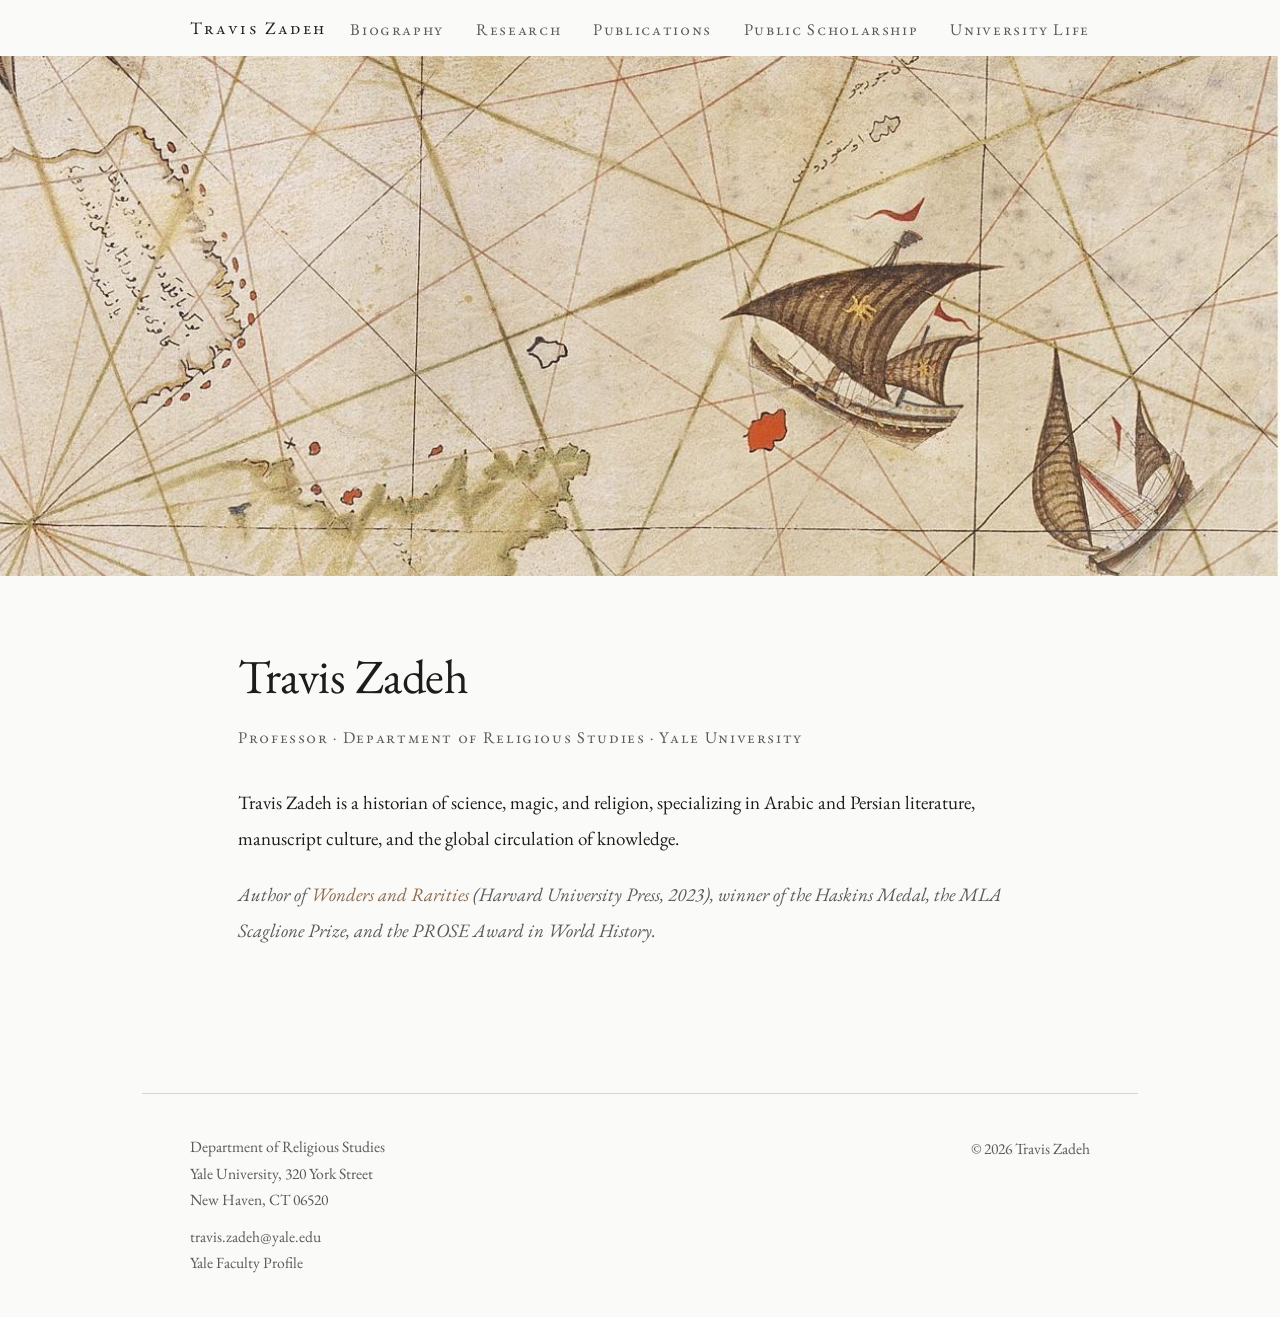
==== index.html @ 765b57db "Initial site build" ====
<!DOCTYPE html>
<html lang="en">
<head>
  <meta charset="UTF-8">
  <meta name="viewport" content="width=device-width, initial-scale=1.0">
  <title>Travis Zadeh — Yale University</title>
  <meta name="description" content="Travis Zadeh is Full Professor of Religious Studies at Yale University, specializing in Islamic intellectual history, natural philosophy, manuscript culture, and the global circulation of knowledge.">
  <link rel="canonical" href="https://traviszadeh.com/">
  <link rel="preconnect" href="https://fonts.googleapis.com">
  <link rel="preconnect" href="https://fonts.gstatic.com" crossorigin>
  <link href="https://fonts.googleapis.com/css2?family=EB+Garamond:ital,wght@0,400;0,500;1,400;1,500&display=swap" rel="stylesheet">
  <link rel="stylesheet" href="css/style.css">
  <meta property="og:title" content="Travis Zadeh — Yale University">
  <meta property="og:description" content="Historian of science, magic, and religion. Full Professor, Department of Religious Studies, Yale University.">
  <meta property="og:image" content="https://traviszadeh.com/img/portolan-map-ottoman-sixteenth-century.jpg">
  <meta property="og:image:alt" content="Detail, Ottoman portolan chart, sixteenth century, showing rhumb lines and sailing vessels">
  <meta property="og:url" content="https://traviszadeh.com/">
  <meta property="og:type" content="website">
  <script type="application/ld+json">
  {
    "@context": "https://schema.org",
    "@type": "Person",
    "name": "Travis Zadeh",
    "jobTitle": "Full Professor",
    "affiliation": {
      "@type": "CollegeOrUniversity",
      "name": "Yale University"
    },
    "url": "https://traviszadeh.com",
    "email": "travis.zadeh@yale.edu",
    "sameAs": [
      "https://religiousstudies.yale.edu/profile/travis-zadeh"
    ]
  }
  </script>
</head>
<body>
  <a class="skip-link" href="#main-content">Skip to main content</a>

  <!-- ── Navigation ─────────────────────────────────────── -->
  <nav class="site-nav home" id="site-nav" aria-label="Main navigation">
    <div class="nav-inner">
      <a href="index.html" class="nav-name">Travis Zadeh</a>
      <button class="nav-toggle" id="nav-toggle" aria-label="Toggle navigation" aria-expanded="false">
        <span></span><span></span><span></span>
      </button>
      <ul class="nav-links" id="nav-links">
        <li><a href="pages/biography.html">Biography</a></li>
        <li><a href="pages/research.html">Research</a></li>
        <li><a href="pages/publications.html">Publications</a></li>
        <li><a href="pages/public-scholarship.html">Public Scholarship</a></li>
        <li><a href="pages/university.html">University Life</a></li>
      </ul>
    </div>
  </nav>

  <!-- ── Hero image (full-bleed, outside main) ─────────── -->
  <figure class="hero" aria-label="Ottoman portolan chart, sixteenth century">
    <img
      class="hero-img"
      src="img/portolan-map-ottoman-sixteenth-century.jpg"
      alt="Detail of an Ottoman portolan chart, sixteenth century, showing rhumb lines crossing the Mediterranean and two sailing vessels"
      width="1288"
      height="520"
      loading="eager"
      fetchpriority="high"
    >
  </figure>

  <main class="page" id="main-content" style="padding-top: 0">

    <!-- ── Identity block ──────────────────────────────── -->
    <div class="home-identity">
      <h1>Travis Zadeh</h1>
      <p class="title-line">Professor &middot; Department of Religious Studies &middot; Yale University</p>
      <p class="tagline">Travis Zadeh is a historian of science, magic, and religion, specializing in Arabic and Persian literature, manuscript culture, and the global circulation of knowledge.</p>
      <p class="home-award">Author of <a href="pages/wonders-and-rarities.html"><em>Wonders and Rarities</em></a> (Harvard University Press, 2023), winner of the Haskins Medal, the MLA Scaglione Prize, and the PROSE Award in World History.</p>
    </div>

  </main>

  <!-- ── Footer ─────────────────────────────────────────── -->
  <footer class="site-footer">
    <div class="footer-left">
      <p>Department of Religious Studies<br>
         Yale University, 320 York Street<br>
         New Haven, CT 06520</p>
      <p style="margin-top:10px;">
        <a href="mailto:travis.zadeh@yale.edu">travis.zadeh@yale.edu</a><br>
        <a href="https://religiousstudies.yale.edu/profile/travis-zadeh" target="_blank" rel="noopener">Yale Faculty Profile</a>
      </p>
    </div>
    <div class="footer-right">
      <p>&copy; <span id="yr"></span> Travis Zadeh</p>
    </div>
  </footer>

  <script src="js/script.js"></script>
</body>
</html>
---- css/style.css ----
/* ─────────────────────────────────────────────────────────
   TRAVIS ZADEH — traviszadeh.com
   Design system: EB Garamond, warm off-white, single accent
   ───────────────────────────────────────────────────────── */

/* ── Tokens ─────────────────────────────────────────────── */
:root {
  --bg:        #FAFAF8;
  --text:      #1C1C1C;
  --muted:     #5A5A5A;
  --accent:    #8C6A4A;
  --rule:      #D8D4CE;
  --col:       680px;
  --col-wide:  900px;
  --gap:       8px;
}

/* ── Reset & base ────────────────────────────────────────── */
*, *::before, *::after { box-sizing: border-box; margin: 0; padding: 0; }
figure { margin: 0; }

html { font-size: 20px; scroll-behavior: smooth; }

body {
  background: var(--bg);
  color: var(--text);
  font-family: 'EB Garamond', Georgia, serif;
  font-size: 1rem;
  line-height: 1.9;
  -webkit-font-smoothing: antialiased;
}

/* ── Navigation ──────────────────────────────────────────── */
.site-nav {
  position: fixed;
  top: 0; left: 0; right: 0;
  z-index: 100;
  background: transparent;
  transition: background 0.3s ease, border-bottom 0.3s ease;
  border-bottom: 1px solid transparent;
}

.site-nav.scrolled {
  background: rgba(250, 250, 248, 0.96);
  border-bottom: 1px solid var(--rule);
  backdrop-filter: blur(4px);
}

.nav-inner {
  max-width: calc(var(--col-wide) + 96px);
  margin: 0 auto;
  padding: 0 48px;
  height: 56px;
  display: flex;
  align-items: center;
  justify-content: space-between;
}

.nav-name {
  font-size: 0.88rem;
  font-variant: small-caps;
  letter-spacing: 0.12em;
  color: var(--text);
  text-decoration: none;
  font-weight: 400;
}

.nav-name:hover { color: var(--accent); }

.nav-links {
  display: flex;
  gap: 32px;
  list-style: none;
}

.nav-links a {
  font-size: 0.82rem;
  font-variant: small-caps;
  letter-spacing: 0.1em;
  color: var(--muted);
  text-decoration: none;
  transition: color 0.2s;
}

.nav-links a:hover,
.nav-links a.active { color: var(--accent); }

/* Mobile nav toggle */
.nav-toggle {
  display: none;
  background: none;
  border: none;
  cursor: pointer;
  padding: 4px;
  flex-direction: column;
  gap: 5px;
}

.nav-toggle span {
  display: block;
  width: 22px;
  height: 1px;
  background: var(--text);
  transition: transform 0.2s, opacity 0.2s;
}

/* ── Page wrapper ────────────────────────────────────────── */
.page {
  padding-top: 56px; /* nav height — overridden to 0 on home page */
}

/* ── Hero (home only) ────────────────────────────────────── */
.hero {
  width: 100%;
  overflow: hidden;
  position: relative;
  margin: 0;
  margin-inline: 0;
  margin-top: 56px; /* nav height */
}

.hero-img {
  width: 100%;
  height: 520px;
  object-fit: cover;
  object-position: center 40%;
  display: block;
  transform: scale(1.02); /* Zooms slightly to crop out right-edge artifact */
}

.hero-caption {
  width: 100%;
  padding: 10px 48px;
  font-size: 0.72rem;
  font-style: italic;
  color: var(--muted);
  border-bottom: 1px solid var(--rule);
  letter-spacing: 0.01em;
}

/* ── Main content column ─────────────────────────────────── */
.col {
  max-width: var(--col);
  margin: 0 auto;
  padding: 0 48px;
}

.col-wide {
  max-width: var(--col-wide);
  margin: 0 auto;
  padding: 0 48px;
}

/* ── Home identity block ─────────────────────────────────── */
.home-identity {
  padding: 72px 48px 64px;
  max-width: var(--col-wide);
  margin: 0 auto;
}

.home-identity h1 {
  font-size: 2.4rem;
  font-weight: 400;
  letter-spacing: -0.01em;
  line-height: 1.2;
  margin-bottom: 16px;
}

.home-identity .title-line {
  font-size: 0.82rem;
  font-variant: small-caps;
  letter-spacing: 0.1em;
  color: var(--muted);
  margin-bottom: 32px;
}

.home-identity .tagline {
  font-size: 0.95rem;
  line-height: 1.9;
  color: var(--text);
}

.home-identity .home-award {
  font-size: 0.95rem;
  line-height: 1.9;
  color: var(--muted);
  margin-top: 20px;
  font-style: italic;
}

/* ── Home nav links ──────────────────────────────────────── */
.home-nav-links {
  max-width: var(--col);
  margin: 0 auto;
  padding: 48px 48px 80px;
  display: flex;
  gap: 40px;
  flex-wrap: wrap;
}

.home-nav-links a {
  font-size: 0.78rem;
  font-variant: small-caps;
  letter-spacing: 0.1em;
  color: var(--muted);
  text-decoration: none;
  padding-bottom: 2px;
  border-bottom: 1px solid transparent;
  transition: color 0.2s, border-color 0.2s;
}

.home-nav-links a:hover {
  color: var(--accent);
  border-bottom-color: var(--accent);
}

/* ── Page header (non-home pages) ───────────────────────── */
.page-header {
  padding: 64px 48px 48px;
  max-width: var(--col);
  margin: 0 auto;
  border-bottom: 1px solid var(--rule);
}

.page-header h1 {
  font-size: 2rem;
  font-weight: 400;
  letter-spacing: -0.01em;
  line-height: 1.2;
}

.page-header .subtitle {
  font-size: 0.78rem;
  font-variant: small-caps;
  letter-spacing: 0.1em;
  color: var(--muted);
  margin-top: 8px;
}

/* ── Section ─────────────────────────────────────────────── */
.section {
  padding: 56px 48px;
  max-width: var(--col);
  margin: 0 auto;
  border-bottom: 1px solid var(--rule);
}

.section:last-of-type { border-bottom: none; }

.section-label {
  font-size: 0.7rem;
  font-variant: small-caps;
  letter-spacing: 0.14em;
  color: var(--muted);
  margin-bottom: 24px;
}

.section h2 {
  font-size: 1.45rem;
  font-weight: 400;
  line-height: 1.3;
  margin-bottom: 20px;
}

.section h3 {
  font-size: 1.05rem;
  font-weight: 400;
  font-style: italic;
  margin-bottom: 12px;
  margin-top: 36px;
  color: var(--text);
}

.section p {
  margin-bottom: 16px;
  font-size: 1rem;
}

.section p:last-child { margin-bottom: 0; }

/* ── Portal image (thematic anchor) ─────────────────────── */
.portal-block {
  display: grid;
  grid-template-columns: 1fr 240px;
  gap: 48px;
  align-items: start;
}

.portal-img-wrap { grid-column: 2; grid-row: 1 / span 3; }

.portal-img-wrap img {
  width: 100%;
  height: auto;
  display: block;
  border: 1px solid var(--rule);
}

/* Floating manuscript figures (background-stripped) */
.portal-img-wrap.floating img {
  border: none;
  mix-blend-mode: multiply;
}

.portal-img-wrap figcaption {
  font-size: 0.72rem;
  font-style: italic;
  color: var(--muted);
  margin-top: 8px;
  line-height: 1.5;
}

.portal-text { grid-column: 1; }

/* ── Wide image (maps, architecture) ────────────────────── */
.wide-img-block {
  max-width: var(--col-wide);
  margin: 0 auto 0;
  padding: 40px 48px;
}

.wide-img-block img {
  width: 100%;
  height: auto;
  display: block;
}

.wide-img-block figcaption {
  font-size: 0.72rem;
  font-style: italic;
  color: var(--muted);
  margin-top: 10px;
  line-height: 1.5;
}

/* ── Typography utilities ────────────────────────────────── */
a {
  color: var(--accent);
  text-decoration: none;
  border-bottom: 1px solid transparent;
  transition: border-color 0.2s;
}

a:hover { border-bottom-color: var(--accent); }

/* ── Publication list ────────────────────────────────────── */
.pub-list {
  list-style: none;
  margin-top: 8px;
}

.pub-list li {
  font-size: 0.95rem;
  padding: 10px 0;
  border-bottom: 1px solid var(--rule);
  line-height: 1.6;
}

.pub-list li:last-child { border-bottom: none; }

.pub-list .pub-venue {
  font-style: italic;
  color: var(--muted);
  font-size: 0.88rem;
}

/* ── Book entry ──────────────────────────────────────────── */
.book-entry {
  padding: 48px 0;
  border-bottom: 1px solid var(--rule);
}

.book-entry:last-child { border-bottom: none; }

.book-entry h2 {
  font-size: 1.35rem;
  font-weight: 400;
  font-style: italic;
  line-height: 1.35;
  margin-bottom: 4px;
}

.book-entry .book-sub {
  font-size: 0.88rem;
  color: var(--muted);
  margin-bottom: 20px;
}

.book-entry p { margin-bottom: 12px; font-size: 0.97rem; }

/* ── Award / endorsement ─────────────────────────────────── */
.award-item {
  padding: 12px 0;
  border-bottom: 1px solid var(--rule);
  font-size: 0.95rem;
}

.award-item strong { display: block; font-weight: 600; }
.award-item span { color: var(--muted); font-size: 0.85rem; }

.blockquote-pull {
  margin: 32px 0;
  padding-left: 24px;
  border-left: 2px solid var(--rule);
}

.blockquote-pull p {
  font-style: italic;
  font-size: 0.97rem;
  line-height: 1.75;
  color: var(--text);
  margin-bottom: 8px;
}

.blockquote-pull cite {
  font-size: 0.8rem;
  font-style: normal;
  color: var(--muted);
  letter-spacing: 0.02em;
}

/* ── Course list ─────────────────────────────────────────── */
.course-list { list-style: none; margin-top: 8px; }

.course-list li {
  padding: 12px 0;
  border-bottom: 1px solid var(--rule);
  font-size: 0.95rem;
  line-height: 1.65;
}

.course-list li:last-child { border-bottom: none; }

.course-list .course-title { font-weight: 600; }

/* ── Conference entry ────────────────────────────────────── */
.conf-entry {
  padding: 20px 0;
  border-bottom: 1px solid var(--rule);
  font-size: 0.95rem;
}

.conf-entry:last-child { border-bottom: none; }

.conf-entry strong { display: block; margin-bottom: 2px; }
.conf-entry .conf-meta {
  font-size: 0.82rem;
  color: var(--muted);
  font-style: italic;
  margin-bottom: 6px;
}
.conf-entry p { font-size: 0.92rem; line-height: 1.65; }

/* ── Sortable table ──────────────────────────────────────── */
.pub-table {
  width: 100%;
  border-collapse: collapse;
  font-size: 0.88rem;
  margin-top: 16px;
}

.pub-table th {
  text-align: left;
  font-variant: small-caps;
  font-size: 0.72rem;
  letter-spacing: 0.1em;
  color: var(--muted);
  padding: 8px 12px 8px 0;
  border-bottom: 2px solid var(--rule);
  cursor: pointer;
  user-select: none;
  white-space: nowrap;
}

.pub-table th:hover { color: var(--accent); }
.pub-table th.sorted { color: var(--accent); }

.pub-table td {
  padding: 10px 12px 10px 0;
  border-bottom: 1px solid var(--rule);
  vertical-align: top;
  line-height: 1.55;
}

.pub-table td.year {
  font-family: 'Courier New', monospace;
  font-size: 0.82rem;
  color: var(--muted);
  white-space: nowrap;
  width: 52px;
}

.pub-table td.venue { font-style: italic; color: var(--muted); }

.pub-table .pill {
  display: inline-block;
  font-variant: small-caps;
  font-size: 0.66rem;
  letter-spacing: 0.08em;
  padding: 2px 7px;
  border: 1px solid var(--rule);
  color: var(--muted);
  white-space: nowrap;
}

/* ── Media / podcast entry ───────────────────────────────── */
.media-entry {
  padding: 20px 0;
  border-bottom: 1px solid var(--rule);
  font-size: 0.95rem;
}

.media-entry:last-child { border-bottom: none; }

.media-entry strong { display: block; margin-bottom: 2px; }

.media-entry .media-meta {
  font-size: 0.82rem;
  color: var(--muted);
  margin-bottom: 6px;
}

.media-entry p { font-size: 0.92rem; line-height: 1.65; margin-bottom: 6px; }

/* ── Education list ──────────────────────────────────────── */
.edu-list { list-style: none; margin-top: 4px; }
.edu-list li {
  padding: 8px 0;
  border-bottom: 1px solid var(--rule);
  font-size: 0.95rem;
}
.edu-list li:last-child { border-bottom: none; }
.edu-list .edu-deg { font-weight: 600; }
.edu-list .edu-inst { color: var(--muted); font-size: 0.88rem; }

/* ── Footer ──────────────────────────────────────────────── */
.site-footer {
  border-top: 1px solid var(--rule);
  padding: 40px 48px;
  max-width: calc(var(--col-wide) + 96px);
  margin: 80px auto 0;
  display: flex;
  justify-content: space-between;
  align-items: flex-start;
  flex-wrap: wrap;
  gap: 16px;
}

.footer-left { font-size: 0.78rem; color: var(--muted); line-height: 1.7; }
.footer-left a { color: var(--muted); font-size: 0.78rem; }
.footer-left a:hover { color: var(--accent); }
.footer-right { font-size: 0.78rem; color: var(--muted); text-align: right; }

/* ── Responsive ──────────────────────────────────────────── */
@media (max-width: 720px) {
  .nav-links { display: none; flex-direction: column; gap: 0; position: absolute;
    top: 56px; left: 0; right: 0; background: var(--bg);
    border-bottom: 1px solid var(--rule); padding: 16px 24px; }
  .nav-links.open { display: flex; }
  .nav-links a { display: block; padding: 10px 0; border-bottom: 1px solid var(--rule); font-size: 0.82rem; }
  .nav-toggle { display: flex; }

  .col, .col-wide, .section, .page-header, .home-identity,
  .home-nav-links, .wide-img-block, .site-footer { padding-left: 24px; padding-right: 24px; }

  .hero-img { height: 280px; }
  .hero-caption { padding: 8px 24px; }

  .portal-block { grid-template-columns: 1fr; }
  .portal-img-wrap { grid-column: 1; grid-row: auto; max-width: 260px; }

  .home-identity h1 { font-size: 1.8rem; }
  .home-nav-links { gap: 24px; }

  .pub-table td.venue { display: none; }
  .site-footer { flex-direction: column; }
  .footer-right { text-align: left; }
}

@media (prefers-reduced-motion: reduce) {
  *, *::before, *::after { transition: none !important; }
  html { scroll-behavior: auto; }
}


/* ── Focus styles (keyboard navigation) ─────────────────── */
a:focus-visible,
button:focus-visible {
  outline: 2px solid var(--accent);
  outline-offset: 3px;
  border-radius: 2px;
}

/* Skip to main content link */
.skip-link {
  position: absolute;
  top: -100px;
  left: 48px;
  background: var(--accent);
  color: #FAFAF8;
  font-family: 'EB Garamond', Georgia, serif;
  font-size: 0.82rem;
  font-variant: small-caps;
  letter-spacing: 0.1em;
  padding: 8px 16px;
  z-index: 999;
  border-radius: 0 0 4px 4px;
  transition: top 0.2s;
  text-decoration: none;
  border-bottom: none;
}
.skip-link:focus {
  top: 0;
  outline: 2px solid #FAFAF8;
  outline-offset: -4px;
}

/* ── Image hover captions (semantic figure system) ──────── */
.ms-card {
  position: relative;
  display: inline-block;
  margin: 0;
  padding: 0;
}

.ms-card img {
  display: block;
}

.ms-caption {
  position: absolute;
  bottom: 0;
  left: 50%;
  transform: translateX(-50%) translateY(4px);
  background: rgba(28, 28, 28, 0.88);
  color: #FAFAF8;
  font-family: 'EB Garamond', Georgia, serif;
  font-size: 0.62rem;
  font-style: italic;
  line-height: 1.45;
  letter-spacing: 0.01em;
  padding: 6px 10px;
  width: 260px;
  text-align: center;
  border-radius: 2px;
  opacity: 0;
  transition: opacity 0.25s ease, transform 0.25s ease;
  pointer-events: none;
  z-index: 200;
}

/* Show on hover (desktop) */
.ms-card:hover .ms-caption {
  opacity: 1;
  transform: translateX(-50%) translateY(0);
}

/* Show on focus-within (keyboard navigation) */
.ms-card:focus-within .ms-caption {
  opacity: 1;
  transform: translateX(-50%) translateY(0);
}

/* Link inside figure — no underline decoration */
.ms-card a {
  display: block;
  border-bottom: none;
  text-decoration: none;
}

.ms-card a:hover {
  border-bottom: none;
}

/* Ensure figure doesn't break float/grid layouts */
figure.ms-card {
  line-height: 0;
}

/* Remove old classes if any remain */
.img-caption, .img-caption-link { display: contents; }
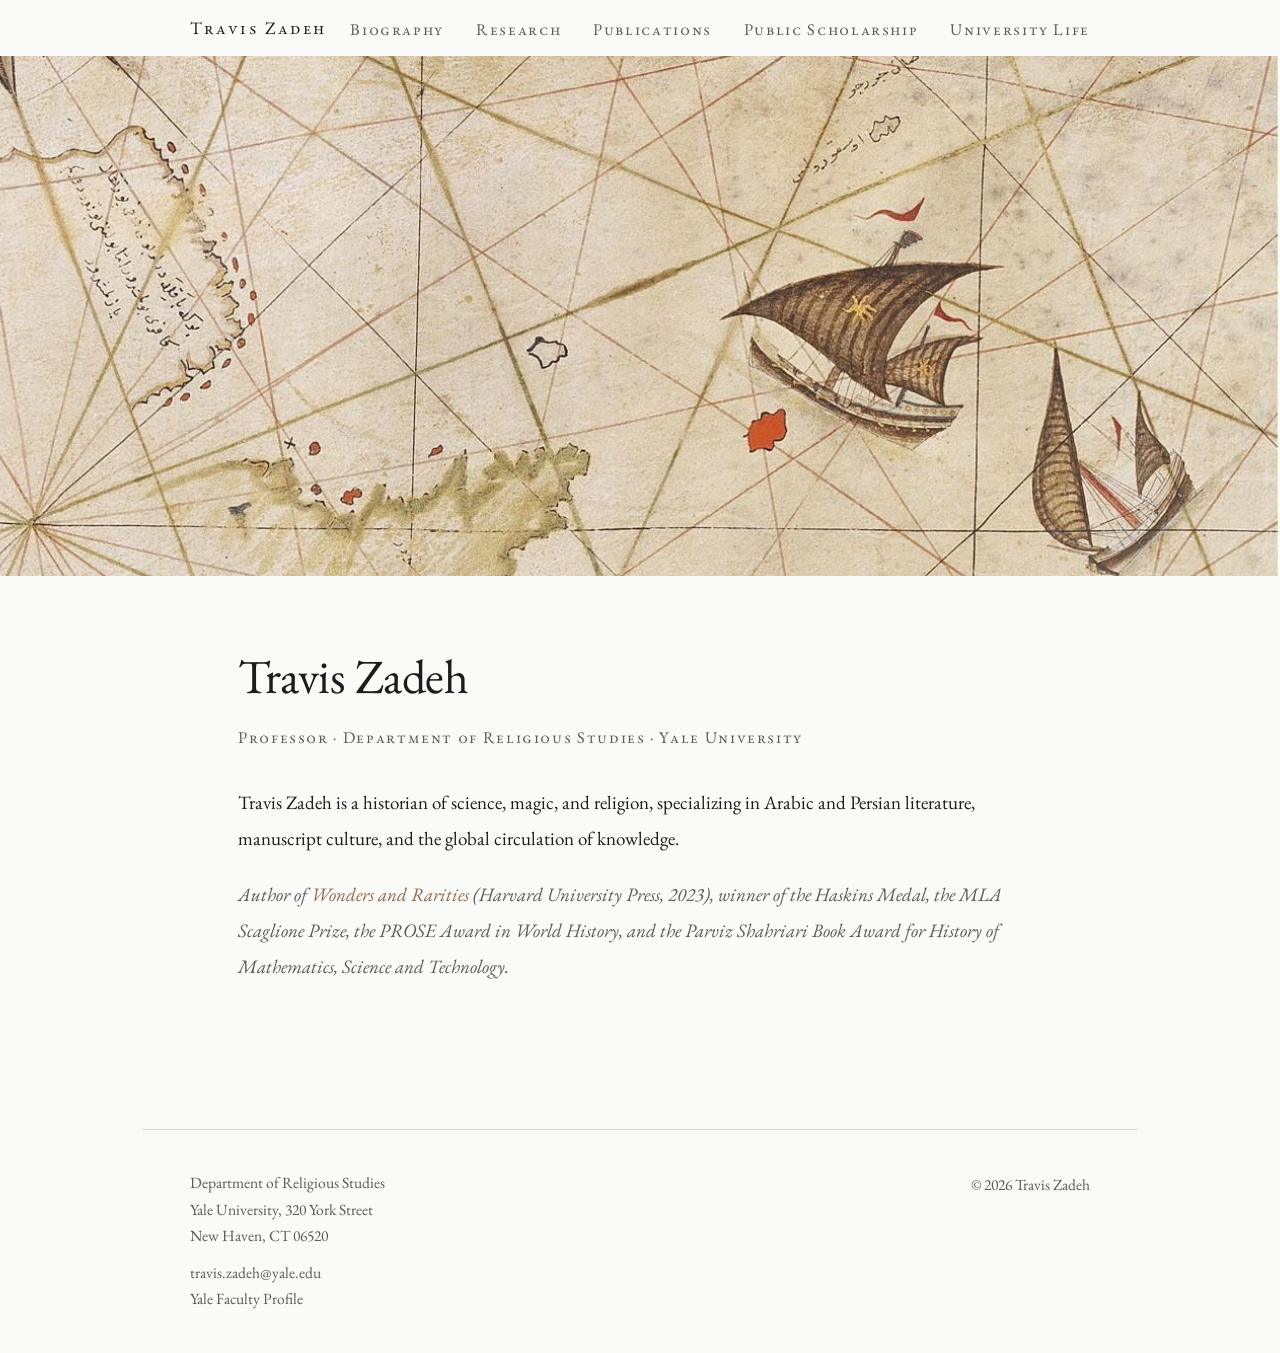
==== commit 71e49930: "update index" ====
--- a/index.html
+++ b/index.html
@@ -3,15 +3,24 @@
 <head>
   <meta charset="UTF-8">
   <meta name="viewport" content="width=device-width, initial-scale=1.0">
-  <title>Travis Zadeh — Yale University</title>
-  <meta name="description" content="Travis Zadeh is Full Professor of Religious Studies at Yale University, specializing in Islamic intellectual history, natural philosophy, manuscript culture, and the global circulation of knowledge.">
+  <title>Travis Zadeh</title>
+  <meta name="description" content="Travis Zadeh is Professor of Religious Studies at Yale University, specializing in Islamic intellectual history, manuscript culture, and the global circulation of knowledge.">
   <link rel="canonical" href="https://traviszadeh.com/">
   <link rel="preconnect" href="https://fonts.googleapis.com">
   <link rel="preconnect" href="https://fonts.gstatic.com" crossorigin>
   <link href="https://fonts.googleapis.com/css2?family=EB+Garamond:ital,wght@0,400;0,500;1,400;1,500&display=swap" rel="stylesheet">
+  <link rel="icon" type="image/x-icon" href="favicon.ico">
+  <!-- ─────────────────────────────────────────────────────────
+       Favicon: Sheikh Lotfollah Mosque, Isfahan, Iran.
+       Photograph by Travis Zadeh.
+       Thuluth calligraphy: إلى السماء فبلغ البيت المعمور وحضرت الصلاة فأذن جبرئيل
+       "...to heaven, and he reached the Frequented House, and the time of 
+       prayer came, so Gabriel called the adhān."
+       ───────────────────────────────────────────────────────── -->
+  <link rel="apple-touch-icon" href="apple-touch-icon.png">
   <link rel="stylesheet" href="css/style.css">
-  <meta property="og:title" content="Travis Zadeh — Yale University">
-  <meta property="og:description" content="Historian of science, magic, and religion. Full Professor, Department of Religious Studies, Yale University.">
+  <meta property="og:title" content="Travis Zadeh">
+  <meta property="og:description" content="Historian of science, magic, and religion. Professor, Department of Religious Studies, Yale University.">
   <meta property="og:image" content="https://traviszadeh.com/img/portolan-map-ottoman-sixteenth-century.jpg">
   <meta property="og:image:alt" content="Detail, Ottoman portolan chart, sixteenth century, showing rhumb lines and sailing vessels">
   <meta property="og:url" content="https://traviszadeh.com/">
@@ -21,7 +30,7 @@
     "@context": "https://schema.org",
     "@type": "Person",
     "name": "Travis Zadeh",
-    "jobTitle": "Full Professor",
+    "jobTitle": "Professor",
     "affiliation": {
       "@type": "CollegeOrUniversity",
       "name": "Yale University"
@@ -34,7 +43,7 @@
   }
   </script>
 </head>
-<body>
+<body class="home-page">
   <a class="skip-link" href="#main-content">Skip to main content</a>
 
   <!-- ── Navigation ─────────────────────────────────────── -->
@@ -74,7 +83,7 @@
       <h1>Travis Zadeh</h1>
       <p class="title-line">Professor &middot; Department of Religious Studies &middot; Yale University</p>
       <p class="tagline">Travis Zadeh is a historian of science, magic, and religion, specializing in Arabic and Persian literature, manuscript culture, and the global circulation of knowledge.</p>
-      <p class="home-award">Author of <a href="pages/wonders-and-rarities.html"><em>Wonders and Rarities</em></a> (Harvard University Press, 2023), winner of the Haskins Medal, the MLA Scaglione Prize, and the PROSE Award in World History.</p>
+      <p class="home-award">Author of <a href="pages/wonders-and-rarities.html"><em>Wonders and Rarities</em></a> (Harvard University Press, 2023), winner of the Haskins Medal, the MLA Scaglione Prize, the PROSE Award in World History, and the Parviz Shahriari Book Award for History of Mathematics, Science and Technology.</p>
     </div>
 
   </main>
--- a/css/style.css
+++ b/css/style.css
@@ -551,13 +551,51 @@
 .footer-right { font-size: 0.78rem; color: var(--muted); text-align: right; }
 
 /* ── Responsive ──────────────────────────────────────────── */
+/* Home link in mobile nav — hidden on desktop */
+.mobile-home-link { display: none; }
+
 @media (max-width: 720px) {
   .nav-links { display: none; flex-direction: column; gap: 0; position: absolute;
     top: 56px; left: 0; right: 0; background: var(--bg);
     border-bottom: 1px solid var(--rule); padding: 16px 24px; }
   .nav-links.open { display: flex; }
-  .nav-links a { display: block; padding: 10px 0; border-bottom: 1px solid var(--rule); font-size: 0.82rem; }
+  .nav-links a { display: block; padding: 10px 0; font-size: 0.82rem; }
+  .nav-links li:not(:last-child) a { border-bottom: 1px solid var(--rule); }
   .nav-toggle { display: flex; }
+  .mobile-home-link { display: block; }
+
+  /* Page title moves into nav bar on mobile */
+  body:not(.home-page) .nav-inner { justify-content: space-between; }
+  body:not(.home-page) .nav-name { display: none; }
+  /* Keep hamburger on the right when nav-name is hidden */
+  body:not(.home-page) .nav-inner { justify-content: flex-end; }
+  .page-header {
+    padding-top: 0;
+    padding-bottom: 0;
+    border-bottom: none;
+    position: absolute;
+    top: 0;
+    left: 0;
+    height: 56px;
+    display: flex;
+    align-items: center;
+    padding-left: 24px;
+    max-width: calc(100% - 60px);
+  }
+  .page-header h1 {
+    font-size: 1rem;
+    font-variant: small-caps;
+    letter-spacing: 0.1em;
+    font-weight: 400;
+    white-space: nowrap;
+    overflow: hidden;
+    text-overflow: ellipsis;
+  }
+  .page-header .subtitle { display: none; }
+  /* Restore normal page-header spacing below the nav */
+  .page-header + * { padding-top: 48px; }
+  /* Add a rule below the nav instead */
+  body:not(.home-page) .site-nav { border-bottom: 1px solid var(--rule); }
 
   .col, .col-wide, .section, .page-header, .home-identity,
   .home-nav-links, .wide-img-block, .site-footer { padding-left: 24px; padding-right: 24px; }
@@ -566,9 +604,13 @@
   .hero-caption { padding: 8px 24px; }
 
   .portal-block { grid-template-columns: 1fr; }
-  .portal-img-wrap { grid-column: 1; grid-row: auto; max-width: 260px; }
+  .portal-img-wrap { grid-column: 1; grid-row: auto; max-width: 260px; float: none; margin: 0 auto 24px auto; }
+  .ms-card { display: block; margin-left: auto; margin-right: auto; float: none !important; }
+  figure.ms-card { margin-left: auto; margin-right: auto; }
 
   .home-identity h1 { font-size: 1.8rem; }
+  body.home-page .nav-name { display: none; }
+  body.home-page .nav-inner { justify-content: flex-end; }
   .home-nav-links { gap: 24px; }
 
   .pub-table td.venue { display: none; }
@@ -660,6 +702,20 @@
   transform: translateX(-50%) translateY(0);
 }
 
+/* On mobile: disable CSS hover/focus triggers — JS handles tap+timer instead */
+@media (max-width: 720px) {
+  .ms-card:hover .ms-caption,
+  .ms-card:focus-within .ms-caption {
+    opacity: 0;
+    transform: translateX(-50%) translateY(4px);
+  }
+  /* Class added by JS to show caption temporarily */
+  .ms-card.caption-visible .ms-caption {
+    opacity: 1;
+    transform: translateX(-50%) translateY(0);
+  }
+}
+
 /* Link inside figure — no underline decoration */
 .ms-card a {
   display: block;
